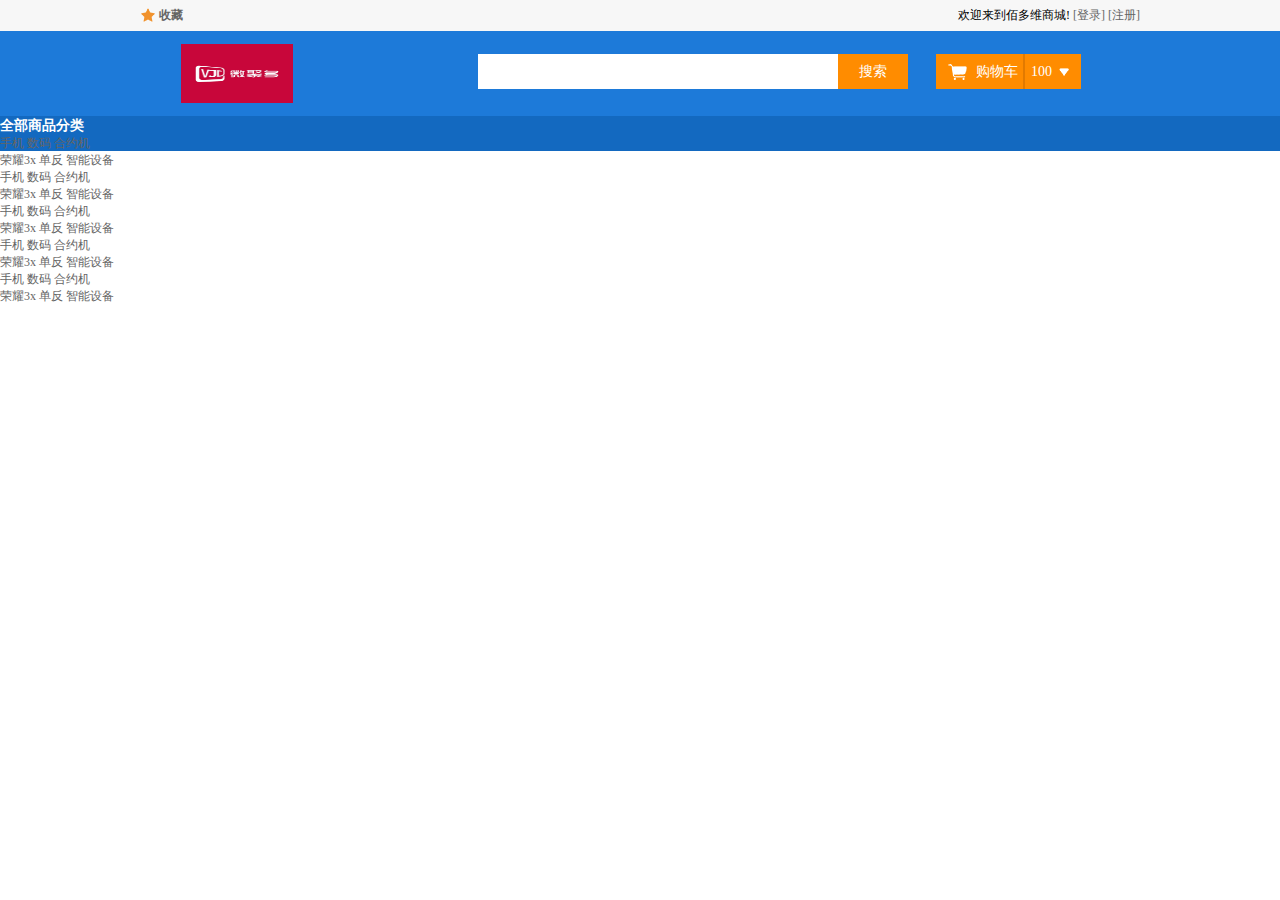
==== detail.html @ 811bd2ba "first commit" ====
<!DOCTYPE html>
<html lang="en">
<head>
	<meta charset="UTF-8">
	<title>详情</title>
	<link rel="stylesheet" type="text/css" href="css/reset.css">
	<link rel="stylesheet" type="text/css" href="css/detail.css">
</head>
<body>
	<div class="header">
		<div class="topBar">
			<div class="container">
				<div class="leftArea">
					<a href class="collection">收藏</a>
				</div>
				<div class="rightArea">
					欢迎来到佰多维商城!
					<a href="">[登录]</a>
					<a href="">[注册]</a>
				</div>
			</div>
		</div>
		<div class="logoBar">
			<div class="container">
				<div class="logo fl">
					<a href="">
						<img src="image/logo.jpg" alt="">
					</a>
				</div>
				<div class="search_box fl">
					<input type="text" class="search_text fl"><input type="button" value="搜索" class="search_btn fr">
				</div>
				<div class="shopCar fr">
					<span class="shopText fl">购物车</span><span class="shopNum fl">100</span>
				</div>
			</div>
		</div>
		<div class="navBox">
			<div>
				<h3>全部商品分类<i></i></h3>
				<div class="shopClass_show">
					<dl class="shopClass_item">
						<dt>
							<a href="" class="b">手机</a>
							<a href="" class="b">数码</a>
							<a href="" class="aLink">合约机</a>
						</dt>
						<dd>
							<a href="">荣耀3x</a>
							<a href="">单反</a>
							<a href="">智能设备</a>
						</dd>
					</dl>
					<dl class="shopClass_item">
						<dt>
							<a href="" class="b">手机</a>
							<a href="" class="b">数码</a>
							<a href="" class="aLink">合约机</a>
						</dt>
						<dd>
							<a href="">荣耀3x</a>
							<a href="">单反</a>
							<a href="">智能设备</a>
						</dd>
					</dl>
					<dl class="shopClass_item">
						<dt>
							<a href="" class="b">手机</a>
							<a href="" class="b">数码</a>
							<a href="" class="aLink">合约机</a>
						</dt>
						<dd>
							<a href="">荣耀3x</a>
							<a href="">单反</a>
							<a href="">智能设备</a>
						</dd>
					</dl>
					<dl class="shopClass_item">
						<dt>
							<a href="" class="b">手机</a>
							<a href="" class="b">数码</a>
							<a href="" class="aLink">合约机</a>
						</dt>
						<dd>
							<a href="">荣耀3x</a>
							<a href="">单反</a>
							<a href="">智能设备</a>
						</dd>
					</dl>
					<dl class="shopClass_item">
						<dt>
							<a href="" class="b">手机</a>
							<a href="" class="b">数码</a>
							<a href="" class="aLink">合约机</a>
						</dt>
						<dd>
							<a href="">荣耀3x</a>
							<a href="">单反</a>
							<a href="">智能设备</a>
						</dd>
					</dl>
				</div>
				<div></div>
			</div>
		</div>
	</div>
	
</body>
</html>
---- css/detail.css ----
@charset "utf-8";
.topBar{
	height: 31px;
	background-color: #F7F7F7;
	line-height: 31px;
}
.topBar a:hover{color: red;}
.container{
	width: 1000px;
	margin-left: auto;
	margin-right: auto;
}
.leftArea{float: left;}
.rightArea{float: right;}
.collection{
	background: url("../image/icon/collection.png") left center/16px 16px no-repeat;
	padding-left: 19px;
	font-weight: bold;
}
.logoBar{
	height: 85px;
	background-color: #1D7AD9;
}
.logo{
	padding-left: 41px;
	padding-top: 13px;
}
.logo img{
	width: 112px;
	height: 59px;
}
.search_box{
	padding-left: 185px;
	padding-top: 23px;
	width: 430px;
}
.search_text{
	width: 350px;
	height: 35px;
	padding: 0 5px;
	background-color: #FFF;
}
.search_btn{
	width: 70px;
	height: 35px;
	font-size: 14px;
	font-family: "Microsoft YaHei", "微软雅黑";
	color: #FFF;
	background-color: #FF8C00;
}
.shopCar{
	width: 145px;
	height: 35px;
	background-color: #FF8C00;
	margin-top: 23px;
	font:14px/35px "Microsoft YaHei", "微软雅黑";
	color: #FFF;
	margin-right: 59px;
	display: inline;
}
.shopText{
	width: 87px;
	height: 100%;
	text-indent: 40px;
	background: url(../image/icon/cart.png) 10px center/23px 20px no-repeat;
	border-right: 1px solid #E27A00;
}
.shopNum{
	width: 27px;
	height: 35px;
	text-align: right;
	border-left: 1px solid #E27A00;
	background: url(../image/icon/down.png) 33px center/12px 12px no-repeat;
	padding-right: 29px;
}
.navBox{
	background-color: #1369C0;
	height: 35px;
	color: #FFF;
}
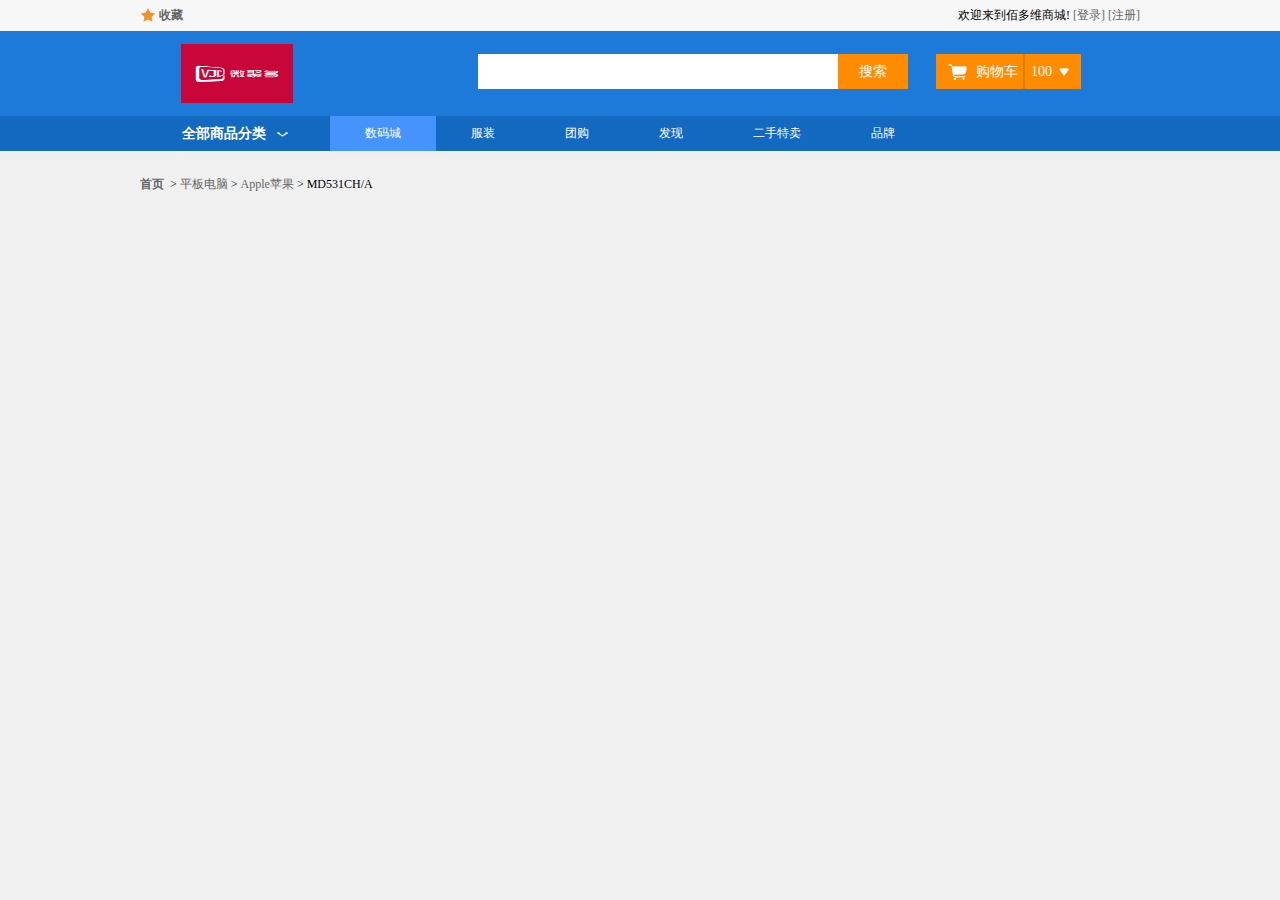
==== commit 8aa93463: "完善详情页" ====
--- a/detail.html
+++ b/detail.html
@@ -6,7 +6,7 @@
 	<link rel="stylesheet" type="text/css" href="css/reset.css">
 	<link rel="stylesheet" type="text/css" href="css/detail.css">
 </head>
-<body>
+<body class="gray">
 	<div class="header">
 		<div class="topBar">
 			<div class="container">
@@ -36,73 +36,171 @@
 			</div>
 		</div>
 		<div class="navBox">
-			<div>
-				<h3>全部商品分类<i></i></h3>
-				<div class="shopClass_show">
-					<dl class="shopClass_item">
-						<dt>
-							<a href="" class="b">手机</a>
-							<a href="" class="b">数码</a>
-							<a href="" class="aLink">合约机</a>
-						</dt>
-						<dd>
-							<a href="">荣耀3x</a>
-							<a href="">单反</a>
-							<a href="">智能设备</a>
-						</dd>
-					</dl>
-					<dl class="shopClass_item">
-						<dt>
-							<a href="" class="b">手机</a>
-							<a href="" class="b">数码</a>
-							<a href="" class="aLink">合约机</a>
-						</dt>
-						<dd>
-							<a href="">荣耀3x</a>
-							<a href="">单反</a>
-							<a href="">智能设备</a>
-						</dd>
-					</dl>
-					<dl class="shopClass_item">
-						<dt>
-							<a href="" class="b">手机</a>
-							<a href="" class="b">数码</a>
-							<a href="" class="aLink">合约机</a>
-						</dt>
-						<dd>
-							<a href="">荣耀3x</a>
-							<a href="">单反</a>
-							<a href="">智能设备</a>
-						</dd>
-					</dl>
-					<dl class="shopClass_item">
-						<dt>
-							<a href="" class="b">手机</a>
-							<a href="" class="b">数码</a>
-							<a href="" class="aLink">合约机</a>
-						</dt>
-						<dd>
-							<a href="">荣耀3x</a>
-							<a href="">单反</a>
-							<a href="">智能设备</a>
-						</dd>
-					</dl>
-					<dl class="shopClass_item">
-						<dt>
-							<a href="" class="b">手机</a>
-							<a href="" class="b">数码</a>
-							<a href="" class="aLink">合约机</a>
-						</dt>
-						<dd>
-							<a href="">荣耀3x</a>
-							<a href="">单反</a>
-							<a href="">智能设备</a>
-						</dd>
-					</dl>
-				</div>
-				<div></div>
+			<div class="container">
+				<div class="shopClass fl">
+					<h3>全部商品分类<i></i></h3>
+					<div class="shopClass_show hide">
+					 	<dl class="shopClass_item">
+						 	<dt>
+								<a href="" class="b">手机</a>
+								<a href="" class="b">数码</a>
+								<a href="" class="aLink">合约机</a>
+							</dt>
+							<dd>
+								<a href="">荣耀3x</a>
+								<a href="">单反</a>
+								<a href="">智能设备</a>
+							</dd>
+						</dl>
+						<dl class="shopClass_item">
+							<dt>
+								<a href="" class="b">手机</a>
+								<a href="" class="b">数码</a>
+								<a href="" class="aLink">合约机</a>
+							</dt>
+							<dd>
+								<a href="">荣耀3x</a>
+								<a href="">单反</a>
+								<a href="">智能设备</a>
+							</dd>
+						</dl>
+						<dl class="shopClass_item">
+							<dt>
+								<a href="" class="b">手机</a>
+								<a href="" class="b">数码</a>
+								<a href="" class="aLink">合约机</a>
+							</dt>
+							<dd>
+								<a href="">荣耀3x</a>
+								<a href="">单反</a>
+								<a href="">智能设备</a>
+							</dd>
+						</dl>
+						<dl class="shopClass_item">
+							<dt>
+								<a href="" class="b">手机</a>
+								<a href="" class="b">数码</a>
+								<a href="" class="aLink">合约机</a>
+							</dt>
+							<dd>
+								<a href="">荣耀3x</a>
+								<a href="">单反</a>
+								<a href="">智能设备</a>
+							</dd>
+						</dl>
+						<dl class="shopClass_item">
+							<dt>
+								<a href="" class="b">手机</a>
+								<a href="" class="b">数码</a>
+								<a href="" class="aLink">合约机</a>
+							</dt>
+							<dd>
+								<a href="">荣耀3x</a>
+								<a href="">单反</a>
+								<a href="">智能设备</a>
+							</dd>
+						</dl>
+					</div>
+					<div class="shopClass_list hide">
+						<div class="shopClass_cont">
+							<dl class="shopList_item">
+								<dt>电脑装机</dt>
+								<dd>
+									<a href="">笔记本</a>
+									<a href="">超极本</a>
+									<a href="">上网本</a>
+									<a href="">平板电脑</a>
+									<a href=""></a>台式机
+								</dd>
+							</dl>
+							<dl class="shopList_item">
+								<dt>电脑装机</dt>
+								<dd>
+									<a href="">笔记本</a>
+									<a href="">超极本</a>
+									<a href="">上网本</a>
+									<a href="">平板电脑</a>
+									<a href=""></a>台式机
+								</dd>
+							</dl>
+							<dl class="shopList_item">
+								<dt>电脑装机</dt>
+								<dd>
+									<a href="">笔记本</a>
+									<a href="">超极本</a>
+									<a href="">上网本</a>
+									<a href="">平板电脑</a>
+									<a href=""></a>台式机
+								</dd>
+							</dl>
+							<dl class="shopList_item">
+								<dt>电脑装机</dt>
+								<dd>
+									<a href="">笔记本</a>
+									<a href="">超极本</a>
+									<a href="">上网本</a>
+									<a href="">平板电脑</a>
+									<a href=""></a>台式机
+								</dd>
+							</dl>
+							<div class="shopList_links">
+								<a href="">
+									文字
+									<span></span>
+								</a>
+								<a href="">
+									文字
+									<span></span>
+								</a>
+							</div>
+						</div>
+					</div>
+				</div>
+				<ul class="nav fl">
+					<li>
+						<a href="" class="active">
+							数码城
+						</a>
+					</li>
+					<li>
+						<a href="">
+							服装
+						</a>
+					</li>
+					<li>
+						<a href="">
+							团购
+						</a>
+					</li>
+					<li>
+						<a href="">
+							发现
+						</a>
+					</li>
+					<li>						
+						<a href="">
+							二手特卖
+						</a>
+					</li>
+					<li>
+						<a href="">
+							品牌
+						</a>
+					</li>
+				</ul>
 			</div>
 		</div>
+	</div>
+	<div class="crumbs container">
+		<strong>
+			<a href="">首页</a>
+		</strong>
+		<span>&nbsp;>&nbsp;</span>
+		<a href="">平板电脑</a>
+		<span>&nbsp;>&nbsp;</span>
+		<a href="">Apple苹果</a>
+		<span>&nbsp;>&nbsp;</span>
+		<em>MD531CH/A</em>
 	</div>
 	
 </body>
--- a/css/detail.css
+++ b/css/detail.css
@@ -1,4 +1,7 @@
 @charset "utf-8";
+.gray{
+	background-color: #F0F0F0;
+}
 .topBar{
 	height: 31px;
 	background-color: #F7F7F7;
@@ -78,23 +81,143 @@
 	height: 35px;
 	color: #FFF;
 }
-
-
-
-
-
-
-
-
-
-
-
-
-
-
-
-
-
-
-
-
+.shopClass{
+	width: 190px;
+	position: relative;
+}
+.nav, .shopClass h3{
+	font-family: "Microsoft YaHei", "微软雅黑";
+}
+.shopClass h3{
+	line-height: 35px;
+	text-align: center;
+}
+.shopClass i{
+	width: 11px;
+	height: 7px;
+	overflow: hidden;
+	background: url(../image/icon/down1.png) left center no-repeat;
+	display: inline-block;
+	margin-left: 11px;
+}
+.shopClass_show{
+	border-top: 1px solid #4593FD;
+	background-color: #4593FD;
+	position: absolute;
+	left: 0px;
+	margin-top: 35px;
+	width: 100%;
+}
+.shopClass_item{
+	height: 49px;
+	padding: 14px 10px 0;
+	border-bottom: 1px solid #3487F2;
+	border-top: 1PX solid #5AA1FE;
+	border-left: 1px solid #4593FD;
+	border-right: 1px solid #4593FD;
+}
+.shopClass_item dt{
+	background: url(../image/icon/right_sj.png) right center no-repeat;
+}
+.shopClass_item a{color: #FFF;}
+.shopClass_item .b{
+	font:14px/1 "Microsoft YaHei", "微软雅黑";
+}
+.shopClass_item .aLink{
+	width: 48px;
+	height: 20px;
+	background: url(../image/icon/aLink_bg.png) left center no-repeat;
+	display: inline-block;
+	text-align: center;
+	line-height: 20px;
+	text-decoration: underline;
+}
+.shopClass_list{
+	width: 568px;
+	border: 1px solid #CCC;
+	position: absolute;
+	left: 190px;
+	top:35px;
+}
+.shopClass_cont{
+	padding: 0px 20px;
+}
+.shopList_item{
+	padding: 10px 0;
+	border-bottom: 1px solid #CCC;
+}
+.shopList_item dt{
+	color: #4B87D9;
+	font-weight: bold;
+	height: 24px;
+	line-height: 24px;
+}
+.shopList_item dd{
+	padding-left: 68px;
+	line-height: 24px;
+	margin-top: -24px;
+}
+.shopList_item dd a{
+	margin-right: 12px;
+}
+.shopList_links{
+	padding: 15px 0;
+}
+.shopList_links a{
+	color: #FFF;
+	background-color: #2785E6;
+	height: 26px;
+	line-height: 26px;
+	font-size: 12px;
+	display: inline-block;
+	padding: 0 14px 0 8px;
+	margin-right: 10px;
+}
+.shopList_links span{
+	width: 11px;
+	height: 7px;
+	background: url(../image/icon/right_sj.png) left center no-repeat;
+	display: inline-block;
+	margin-left: 7px;
+}
+.nav{line-height: 35px;}
+.nav li{float: left;}
+.nav .active{background-color: #4593FD;}
+.nav a{
+	height: 35px;
+	display: inline-block;
+	padding: 0 35px;
+	color: #FFF;
+}
+.crumbs{
+	font-size: 0;
+	font-family: Verdana;
+	margin-top: 25px;
+	margin-bottom: 15px;
+}
+.crumbs strong, .crumbs a, .crumbs em, .crumbs span{
+	font-size: 12px;
+}
+.crumbs em{
+	font-style: normal;
+}
+
+
+
+
+
+
+
+
+
+
+
+
+
+
+
+
+
+
+
+
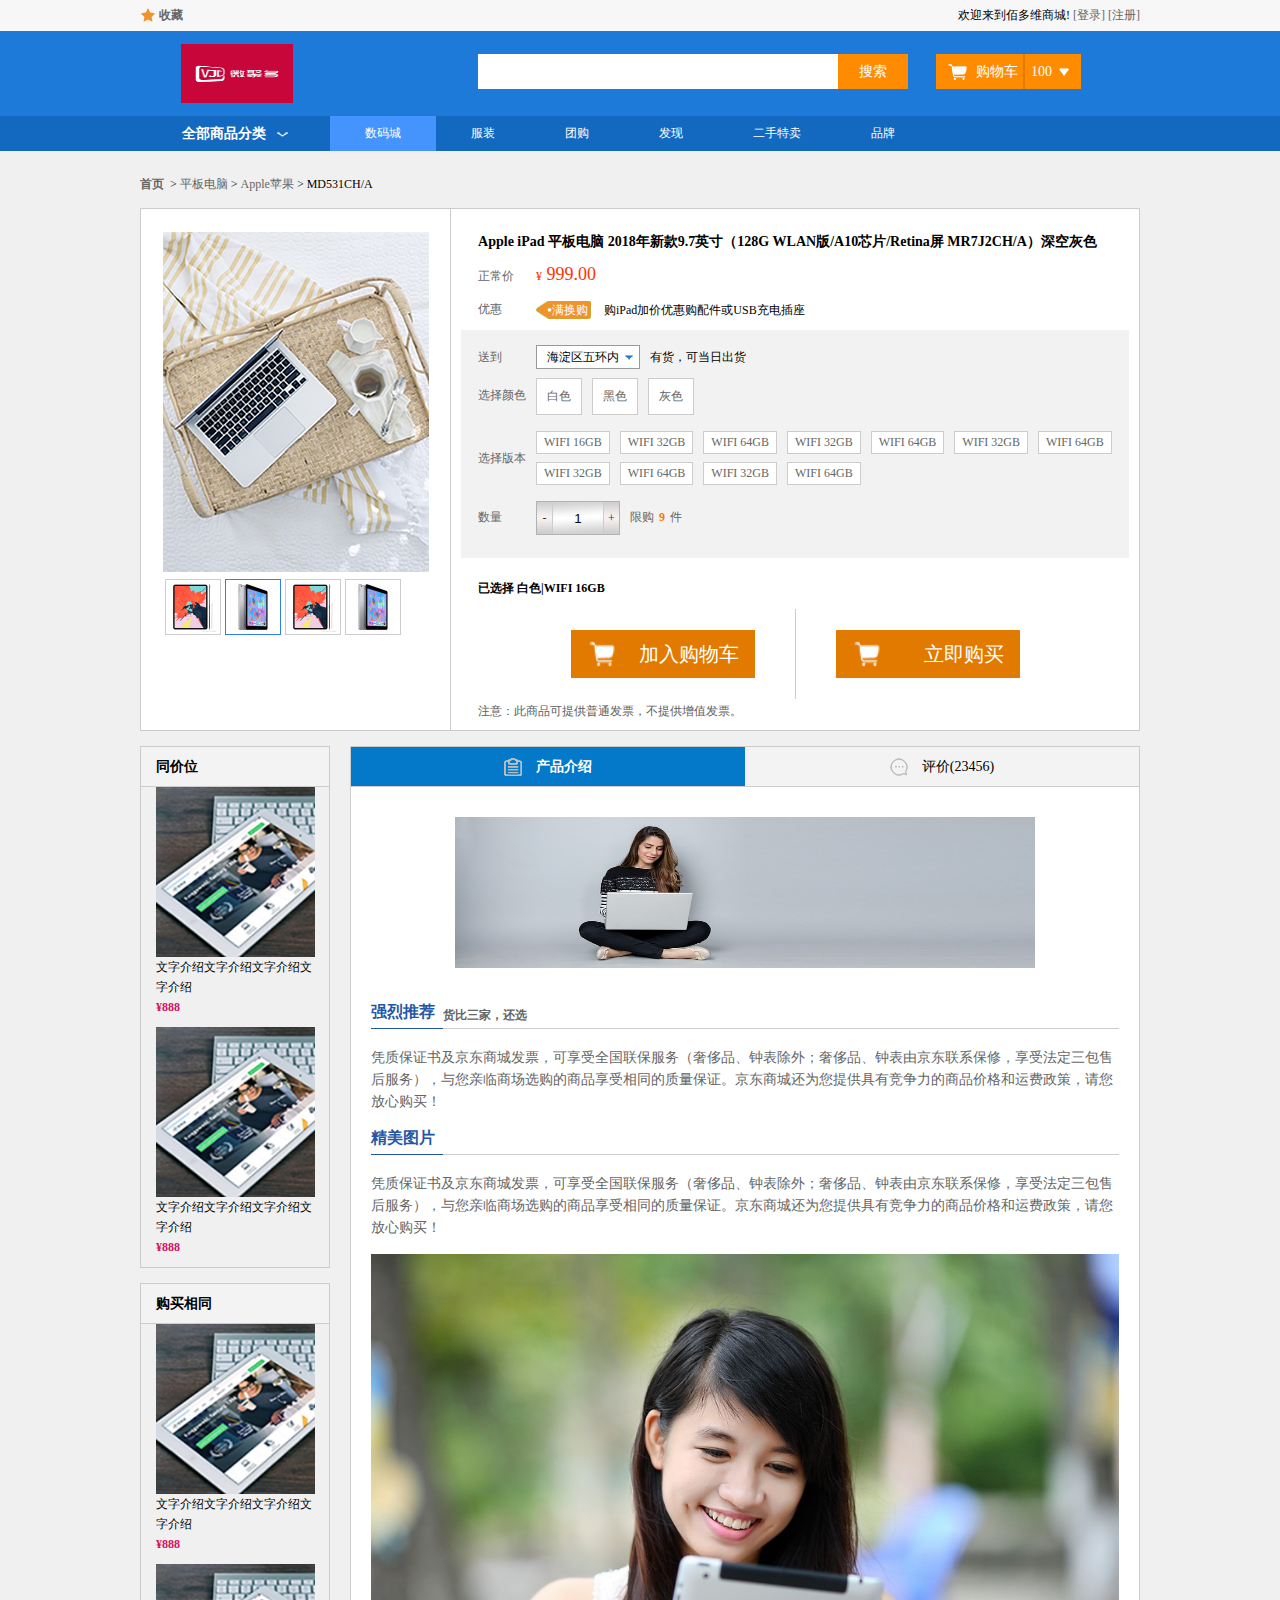
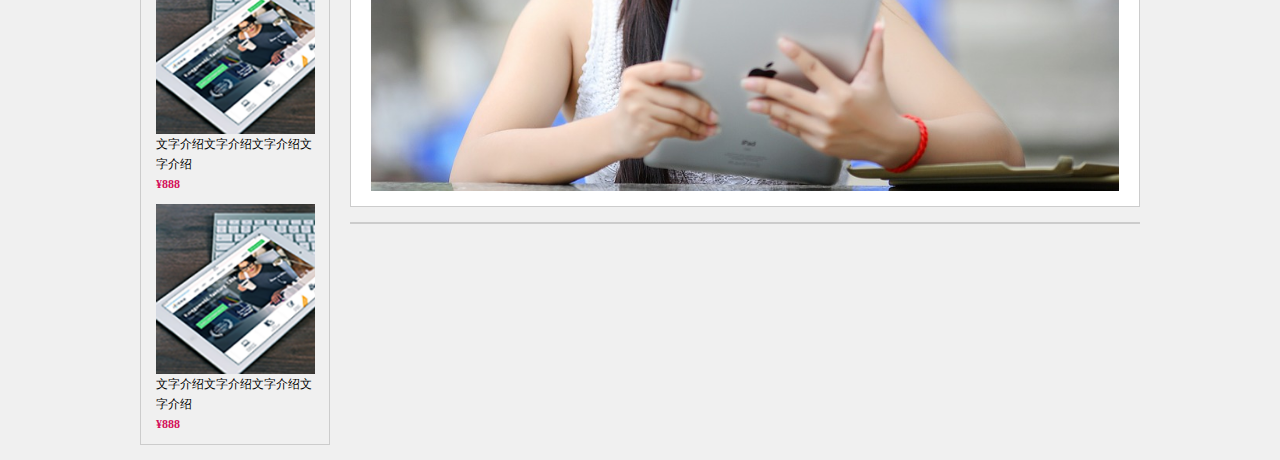
==== commit 1c58f03d: "继续完善详情页" ====
--- a/detail.html
+++ b/detail.html
@@ -202,6 +202,284 @@
 		<span>&nbsp;>&nbsp;</span>
 		<em>MD531CH/A</em>
 	</div>
-	
+	<div class="detail container">
+		<div class="description clearfix">
+			<div class="leftArea">
+				<div class="description_imgs">
+					<div class="big">
+						<img src="image/ipad.png">
+					</div>
+				</div>
+				<ul class="desc_smImg clearfix">
+					<li>
+						<a href="">
+							<img src="image/ipad_sm.jpg" alt="">
+						</a>
+					</li>
+					<li>
+						<a href="">
+							<img src="image/ipad1_sm.jpg" alt class="active">
+						</a>
+					</li>
+					<li>
+						<a href="">
+							<img src="image/ipad_sm.jpg" alt="">
+						</a>
+					</li>
+					<li>
+						<a href="">
+							<img src="image/ipad1_sm.jpg" alt="">
+						</a>
+					</li>
+				</ul>
+			</div>
+			<div class="rightArea">
+				<div class="desc_content">
+					<h3 class="desc_title">Apple iPad 平板电脑 2018年新款9.7英寸（128G WLAN版/A10芯片/Retina屏 MR7J2CH/A）深空灰色</h3>
+					<div class="dl clearfix">
+						<div class="dt">正常价</div>
+						<div class="dd">
+							<span class="desc_money">
+								<em>¥</em>
+								999.00
+							</span>
+						</div>
+					</div>
+					<div class="dl clearfix">
+						<div class="dt">优惠</div>
+						<div class="dd">
+							<span class="hg">
+								<i class="hg_icon">满换购</i>
+								购iPad加价优惠购配件或USB充电插座
+							</span>
+						</div>
+					</div>
+					<div class="desc_position">
+						<!-- 送货到 -->
+						<div class="dl clearfix">
+							<div class="dt">送到</div>
+							<div class="dd clearfix">
+								<div class="select">
+									<h3>海淀区五环内</h3>
+									<span></span>
+									<ul class="show_select">
+										<li>上地</li>
+										<li>五道口</li>
+										<li>中关村</li>
+									</ul>
+								</div>
+								<span class="stockInfo">有货，可当日出货</span>
+							</div>
+						</div>
+						<!-- 选择颜色 -->
+						<div class="dl clearfix">
+							<div class="dt colorSelect">选择颜色</div>
+							<div class="dd clearfix">
+								<div class="desc_item desc_item_active">白色</div>
+								<div class="desc_item">黑色</div>
+								<div class="desc_item">灰色</div>
+							</div>
+						</div>
+						<!-- 选择版本 -->
+						<div class="dl clearfix">
+							<div class="dt verSelect">选择版本</div>
+							<div class="dd clearfix">
+								<div class="desc_item desc_item_sm desc_item_active">
+									WIFI 16GB
+								</div>
+								<div class="desc_item desc_item_sm">
+									WIFI 32GB
+								</div>
+								<div class="desc_item desc_item_sm">
+									WIFI 64GB
+								</div>
+								<div class="desc_item desc_item_sm">
+									WIFI 32GB
+								</div>
+								<div class="desc_item desc_item_sm">
+									WIFI 64GB
+								</div>
+								<div class="desc_item desc_item_sm">
+									WIFI 32GB
+								</div>
+								<div class="desc_item desc_item_sm">
+									WIFI 64GB
+								</div>
+								<div class="desc_item desc_item_sm">
+									WIFI 32GB
+								</div>
+								<div class="desc_item desc_item_sm">
+									WIFI 64GB
+								</div>
+								<div class="desc_item desc_item_sm">
+									WIFI 32GB
+								</div>
+								<div class="desc_item desc_item_sm">
+									WIFI 64GB
+								</div>
+							</div>
+						</div>
+						<!-- 数量 -->
+						<div class="dl">
+							<div class="dt desc_num">数量</div>
+							<div class="dd clearfix">
+								<div class="desc_number">
+									<div class="reduction">-</div>
+									<div class="desc_input">
+										<input type="text" value="1">
+									</div>
+									<div class="plus">+</div>
+								</div>
+								<span class="buy_limit">
+									限购
+									<em>9</em>
+									件
+								</span>
+							</div>
+						</div>
+					</div>
+					<div class="desc_select">
+						已选择
+						<span>白色|WIFI 16GB</span>
+					</div>
+					<div class="shop_buy clearfix">
+						<div class="shop_buy_btn clearfix">
+							<a href="" class="shopping_btn">
+								<span></span>
+								加入购物车
+							</a>
+							<span class="line"></span>
+							<a href="" class="buy_btn">
+								<span></span>
+								立即购买
+							</a>
+						</div>
+					</div>
+					<div class="shop_remark">
+						注意：此商品可提供普通发票，不提供增值发票。
+					</div>
+				</div>
+			</div>
+		</div>
+	</div>
+	<div class="hr_25"></div>
+	<div class="info container clearfix">
+		<div class="leftArea">
+			<div class="recommend">
+				<h3 class="title">同价位</h3>
+				<div class="item">
+					<div class="item_cont">
+						<div class="img_item">
+							<a href="">
+								<img src="image/goods.png">
+							</a>
+						</div>
+						<p>
+							<a href="">文字介绍文字介绍文字介绍文字介绍</a>
+						</p>
+						<p class="money">¥888</p>
+					</div>
+				</div>
+				<div class="item">
+					<div class="item_cont">
+						<div class="img_item">
+							<a href="">
+								<img src="image/goods.png">
+							</a>
+						</div>
+						<p>
+							<a href="">文字介绍文字介绍文字介绍文字介绍</a>
+						</p>
+						<p class="money">¥888</p>
+					</div>
+				</div>
+			</div>
+			<div class="hr_25"></div>
+			<div class="recommend">
+				<h3 class="title">购买相同</h3>
+				<div class="item">
+					<div class="item_cont">
+						<div class="img_item">
+							<a href="">
+								<img src="image/goods.png">
+							</a>
+						</div>
+						<p>
+							<a href="">文字介绍文字介绍文字介绍文字介绍</a>
+						</p>
+						<p class="money">¥888</p>
+					</div>
+				</div>
+				<div class="item">
+					<div class="item_cont">
+						<div class="img_item">
+							<a href="">
+								<img src="image/goods.png">
+							</a>
+						</div>
+						<p>
+							<a href="">文字介绍文字介绍文字介绍文字介绍</a>
+						</p>
+						<p class="money">¥888</p>
+					</div>
+				</div>
+				<div class="item">
+					<div class="item_cont">
+						<div class="img_item">
+							<a href="">
+								<img src="image/goods.png">
+							</a>
+						</div>
+						<p>
+							<a href="">文字介绍文字介绍文字介绍文字介绍</a>
+						</p>
+						<p class="money">¥888</p>
+					</div>
+				</div>
+			</div>
+		</div>
+		<div class="rightArea">
+			<!-- 详情内容 -->
+			<div class="content">
+				<ul class="con_title">
+					<li class="active">
+						<span>产品介绍</span>
+					</li>
+					<li>
+						<span>评价(23456)</span>
+					</li>
+				</ul>
+				<div class="ad">
+					<a href="">
+						<img src="image/ad.jpg" alt="">
+					</a>
+				</div>
+				<div class="info_text">
+					<div class="info_tit">
+						<h3>强烈推荐</h3>
+						<h4>货比三家，还选</h4>
+					</div>
+					<p>
+						凭质保证书及京东商城发票，可享受全国联保服务（奢侈品、钟表除外；奢侈品、钟表由京东联系保修，享受法定三包售后服务），与您亲临商场选购的商品享受相同的质量保证。京东商城还为您提供具有竞争力的商品价格和运费政策，请您放心购买！
+					</p>
+					<div class="hr_25"></div>
+					<div class="info_tit">
+						<h3>精美图片</h3>
+						<h4></h4>
+					</div>
+					<p>
+						凭质保证书及京东商城发票，可享受全国联保服务（奢侈品、钟表除外；奢侈品、钟表由京东联系保修，享受法定三包售后服务），与您亲临商场选购的商品享受相同的质量保证。京东商城还为您提供具有竞争力的商品价格和运费政策，请您放心购买！
+					</p>
+					<div class="hr_25"></div>
+					<img src="image/detail.jpg" alt="" class="center">
+					<div class="hr_25"></div>
+				</div>
+			</div>
+			<div class="hr_25"></div>
+			<div class="content"></div>
+		</div>
+	</div>
+	<div class="hr_25"></div>
+	<div class="footer"></div>
 </body>
 </html>--- a/css/detail.css
+++ b/css/detail.css
@@ -202,22 +202,377 @@
 	font-style: normal;
 }
 
-
-
-
-
-
-
-
-
-
-
-
-
-
-
-
-
-
-
-
+.detail{
+	background-color: #FFF;
+}
+.description{
+	border:1px solid #CCC;
+}
+.description .leftArea{
+	width: 309px;
+}
+.description_imgs .big{
+	height: 340px;
+	text-align: center;
+	padding-top: 23px;
+}
+.desc_smImg{
+	width: 265px;
+	margin:5px auto;
+}
+.desc_smImg li{
+	float: left;
+	padding: 2px;
+ }
+ .desc_smImg img{
+ 	border:1px solid #CCC;
+ }
+ .desc_smImg .active{
+ 	border-color: #317EE7;
+ }
+.description .rightArea{
+	width: 688px;
+	border-left: 1px solid #CCC;
+}
+.desc_content{
+	padding: 10px;
+}
+.desc_content .desc_title{
+	padding: 13px 17px;
+}
+.desc_content .dl{
+	margin-bottom: 8px;
+}
+.desc_content .dt{
+	width: 75px;
+	float: left;
+	color: #666;
+	text-indent: 17px;
+	line-height: 25px;
+}
+.desc_content .dd{
+	padding-left: 75px;
+}
+.desc_money{
+	font-size: 18px;
+	color: #F30;
+	font-family: Verdana;
+}
+.desc_money em{
+	font-style: normal;
+	font-size: 12px;
+}
+.hg{
+	margin-top: 4px;
+	display: inline-block;
+}
+.hg_icon{
+	width: 55px;
+	height: 18px;
+	display: inline-block;
+	background: url(../image/icon/tag.png) left top no-repeat;
+	color: #FFF;
+	font-style: normal;
+	text-indent: 16px;
+	line-height: 18px;
+	margin-right: 10px;
+}
+.desc_position{
+	background-color: #F2F2F2;
+	padding: 15px 0;
+}
+.select{
+	border:1px solid #999;
+	height: 22px;
+	line-height: 22px;
+	float: left;
+	background-color: #FFF;
+	padding-left: 10px;
+	padding-right: 20px;
+	position: relative;
+	z-index: 4;
+}
+.select h3{
+	font-size: 12px;
+	font-weight: normal;
+}
+.select span{
+	position: absolute;
+	right: 0;
+	top:0;
+	height: 100%;
+	width: 20px;
+	background: url(../image/icon/down_blue.png) center center no-repeat;
+}
+.show_select{
+	border: 1px solid #999;
+	position: absolute;
+	left: -1px;
+	top:22px;
+	background-color: #FFF;
+ 	width: 100%;
+ 	display: none;
+}
+.stockInfo{
+	line-height: 24px;
+	padding-left: 10px;
+}
+.desc_content .colorSelect{
+	line-height: 35px;
+}
+.desc_item_active{
+	border-color: #317EE7;
+	color: #333;
+}
+.desc_item{
+	color: #666;
+	padding: 9px 10px;
+	border: 1px solid #CCC;
+	float: left;
+	background-color: #FFF;
+	margin-right: 10px;
+	margin-bottom: 8px;
+}
+.desc_content .verSelect{
+	line-height: 55px;
+}
+.desc_item_sm{
+	padding: 3px 7px;
+	margin-bottom: 8px;
+}
+.desc_content .desc_num{
+	line-height: 32px;
+}
+.desc_number{
+	border:1px solid #B2B2B2;
+	height: 32px;
+	width: 82px;
+	float: left;
+}
+.desc_number div{
+	height: 100%;
+	float: left;
+}
+.reduction{
+	border-right: 1px solid #CCC;
+}
+.reduction, .plus{
+	width: 15px;
+	background: url(../image/icon/plus.png) left top no-repeat;
+	line-height: 32px;
+	text-align: center;
+	color: #333;
+}
+.desc_input{
+	width: 42px;
+	background: url(../image/icon/input.png) left top no-repeat;
+	padding: 0 4px;
+}
+.desc_input input{
+	width: 100%;
+	height: 100%;
+	text-align: center;
+}
+.plus {
+	border-left: 1px solid #CCC;
+}
+.buy_limit{
+	line-height: 32px;
+	float: left;
+	padding-left: 10px;
+	color: #656565;
+}
+.buy_limit em{
+	font-style: normal;
+	color: #FB7700;
+	font-weight: bold;
+	margin: 0 2px;
+}
+.desc_select{
+	font-weight: bold;
+	margin: 22px 0 12px;
+	text-indent: 17px;
+}
+.desc_select span{
+	color: #0479C9；
+}
+.shop_buy{
+	text-align: center;
+}
+.shop_buy_btn{
+	display: inline-block;
+}
+.shopping_btn, .buy_btn{
+	display: inline-block;
+	width: 168px;
+	height: 48px;
+	background-color: #E27A00;
+	color: #FFF;
+	line-height: 48px;
+	text-align: right;
+	font-size: 20px;
+	padding-right: 16px;
+	float: left;
+	margin-top: 21px;
+}
+.shop_buy .line{
+	width: 1px;
+	height: 90px;
+	overflow: hidden;
+	background-color: #CCC;
+	float: left;
+	display: inline-block;
+	margin: 0 40px;
+}
+.shopping_btn span, .buy_btn span{
+	width: 48px;
+	height: 48px;
+	line-height: 48px;
+	float: left;
+	display: inline-block;
+	background: url(../image/icon/cart.png) 16px center/30px 30px no-repeat;
+}
+.shop_remark{
+	color: #5E5E5E;
+	text-indent: 17px;
+}
+.hr_25{
+	height: 15px;
+	overflow: hidden;
+}
+.info .leftArea{
+	width: 190px;
+}
+.recommend{
+	border: 1px solid #CCC;
+}
+.recommend .title{
+	height: 39px;
+	border-bottom: 1px solid #CCC;
+	line-height: 39px;
+	text-indent: 15px;
+	font-size: 14px;
+	background-color: #F3F3F3;
+}
+.recommend .item{
+	margin-bottom: 10px;
+}
+.item{
+	position: relative;
+}
+.item_cont{
+	padding: 0 15px;
+}
+.img_item{
+	height: 170px;
+	text-align: center;
+}
+.item p{
+	line-height: 20px;
+}
+.item a{
+	color: #000;
+}
+.img_item img{
+	height: 170px;
+}
+.recommend .money{
+	padding-top: 0;
+}
+.money{
+	color: #D4105A;
+	font-weight: bold;
+}
+.info .rightArea{
+	width: 790px;
+}
+.content{
+	border:1px solid #CCC;
+	background-color: #FFF;
+}
+.con_title{
+	border-bottom: 1px solid #CCC;
+	height: 39px;
+	background-color: #F3F3F3;
+}
+.con_title .active{
+	background-color: #0479CA;
+	font-weight: bold;
+	color: #FFF;
+	position: relative;
+}
+.con_title li{
+	float: left;
+	width: 50%;
+	font:14px/39px "宋体";
+	text-align: center;
+	border-right: 1px solid #CCC；
+	margin-right: -1px;
+}
+.con_title li:first-child span{
+	background: url(../image/icon/content.png) left center no-repeat;
+	padding-left: 32px;
+	display: inline-block;
+	line-height: 39px;
+}
+.con_title li:last-child span{
+	background: url(../image/icon/comment.png) left center no-repeat;
+	padding-left: 32px;
+	display: inline-block;
+	line-height: 39px;
+}
+.ad {
+	padding: 30px 0;
+	text-align: center;
+}
+.ad img{
+	width: 580px;
+	height: 151px;
+}
+.info_text{
+	padding: 0 20px;
+}
+.info_tit{
+	height: 26px;
+	border-bottom: 1px solid #CCC;
+	margin-bottom: 18px;
+}
+.info_tit h3 {
+	float: left;
+	font-size: 16px;
+	color: #2357A5;
+	border-bottom: 1px solid #2357A5;
+	height: 26PX;
+	margin-bottom: -1px;
+	position: relative;
+	padding-right: 8px;
+}
+.info_tit h4{
+	font-size: 12px;
+	line-height: 26px;
+	padding-left: 4px;
+	color: #656565;
+}
+.info_text p{
+	line-height: 22px;
+	font-size: 14px;
+	color: #656565;
+}
+.center{
+	display: block;
+	margin: 0 auto;
+	width: 100%;
+}
+
+
+
+
+
+
+
+
+
+
+
+
+
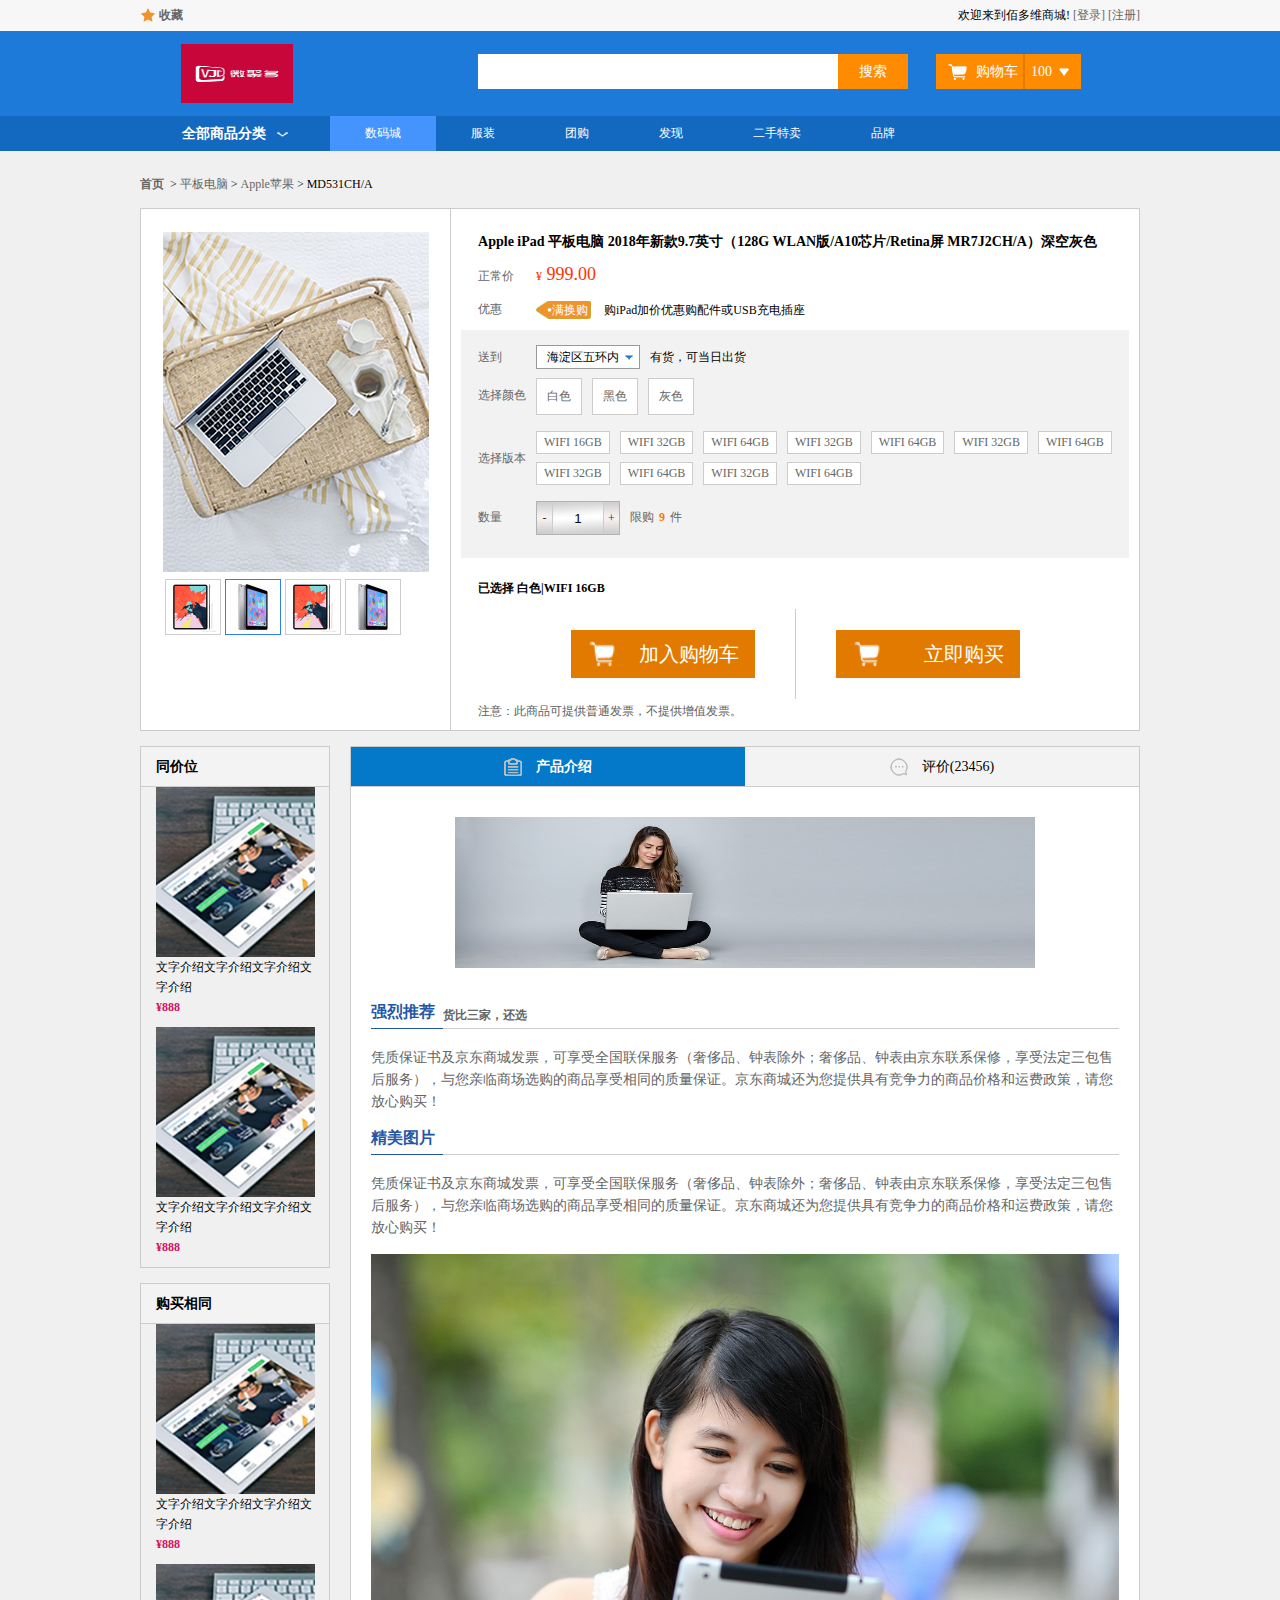
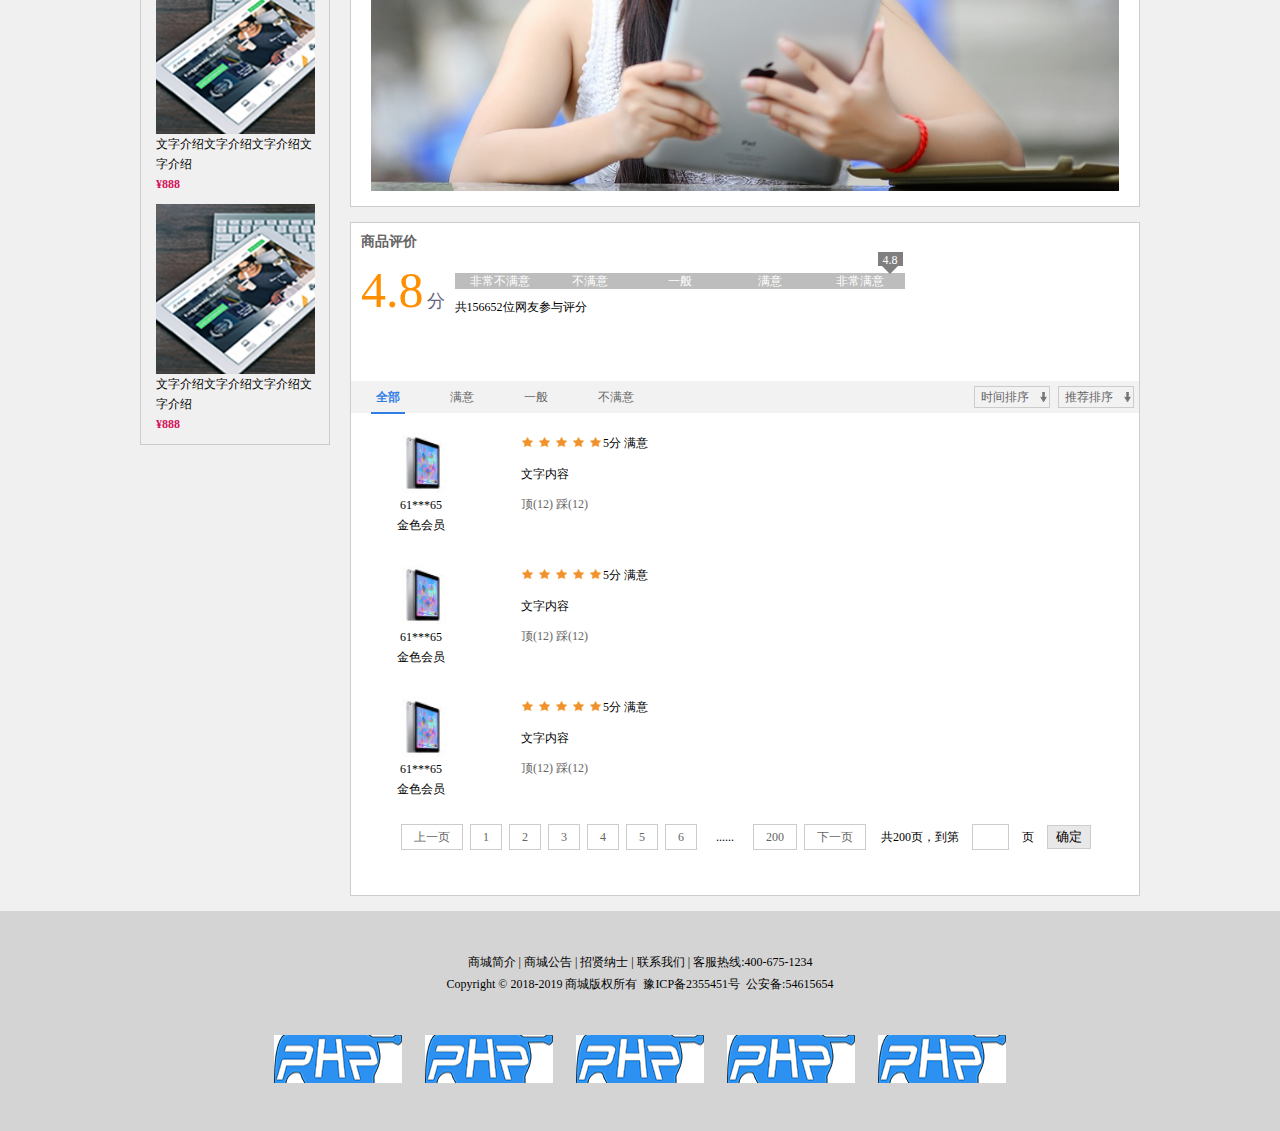
==== commit 40de7bfc: "商品详情完结" ====
--- a/detail.html
+++ b/detail.html
@@ -476,10 +476,162 @@
 				</div>
 			</div>
 			<div class="hr_25"></div>
-			<div class="content"></div>
+			<div class="content">
+				<h3 class="comment_title">商品评价</h3>
+				<div class="score_box clearfix">
+					<div class="score">
+						<span>4.8</span>
+						<em>分</em>
+					</div>
+					<div class="score_speed">
+						<ul class="score_text">
+							<li>非常不满意</li>
+							<li>不满意</li>
+							<li>一般</li>
+							<li>满意</li>
+							<li>非常满意</li>
+						</ul>
+						<div class="score_num">
+							4.8
+							<i></i>
+						</div>
+						<p>共156652位网友参与评分</p>
+					</div>
+				</div>
+				<div class="review_tab">
+					<ul class="review fl">
+						<li><a href="" class="active">全部</a></li>
+						<li><a href="">满意</a></li>
+						<li><a href="">一般</a></li>
+						<li><a href="">不满意</a></li>
+					</ul>
+					<div class="review_sort fr">
+						<a href="" class="review_time">时间排序</a>
+						<a href="" class="review_reco">推荐排序</a>
+					</div>
+				</div>
+				<div class="review_box">
+					<div class="review_list clearfix">
+						<div class="review_user fl">
+							<div class="user_box">
+								<img src="image/ipad1_sm.jpg" alt="">
+								<p>61***65</p>
+								<p>金色会员</p>
+							</div>
+						</div>
+						<div class="review_cont">
+							<div class="review_top clearfix">
+								<div class="star_box fl">
+									<span class="stars"></span>
+									<span class="stars"></span>
+									<span class="stars"></span>
+									<span class="stars"></span>
+									<span class="stars"></span>
+								</div>
+								<span class="stars_text fl">5分 满意</span>
+							</div>
+							<p>文字内容</p>
+							<p>
+								<a href="">顶(12)</a>
+								<a href="">踩(12)</a>
+							</p>
+						</div>
+					</div>
+					<div class="review_list clearfix">
+						<div class="review_user fl">
+							<div class="user_box">
+								<img src="image/ipad1_sm.jpg" alt="">
+								<p>61***65</p>
+								<p>金色会员</p>
+							</div>
+						</div>
+						<div class="review_cont">
+							<div class="review_top clearfix">
+								<div class="star_box fl">
+									<span class="stars"></span>
+									<span class="stars"></span>
+									<span class="stars"></span>
+									<span class="stars"></span>
+									<span class="stars"></span>
+								</div>
+								<span class="stars_text fl">5分 满意</span>
+							</div>
+							<p>文字内容</p>
+							<p>
+								<a href="">顶(12)</a>
+								<a href="">踩(12)</a>
+							</p>
+						</div>
+					</div>
+					<div class="review_list clearfix">
+						<div class="review_user fl">
+							<div class="user_box">
+								<img src="image/ipad1_sm.jpg" alt="">
+								<p>61***65</p>
+								<p>金色会员</p>
+							</div>
+						</div>
+						<div class="review_cont">
+							<div class="review_top clearfix">
+								<div class="star_box fl">
+									<span class="stars"></span>
+									<span class="stars"></span>
+									<span class="stars"></span>
+									<span class="stars"></span>
+									<span class="stars"></span>
+								</div>
+								<span class="stars_text fl">5分 满意</span>
+							</div>
+							<p>文字内容</p>
+							<p>
+								<a href="">顶(12)</a>
+								<a href="">踩(12)</a>
+							</p>
+						</div>
+					</div>
+					<div class="hr_25"></div>
+					<div class="page">
+						<a href="">上一页</a>
+						<a href="">1</a>
+						<a href="">2</a>
+						<a href="">3</a>
+						<a href="">4</a>
+						<a href="">5</a>
+						<a href="">6</a>
+						<span class="ellipsis">......</span>
+						<a href="">200</a>
+						<a href="">下一页</a>
+						<span class="morePage">共200页，到第</span>
+						<input type="text" name class="pageNum">
+						<span class="morePage">页</span>
+						<input type="button" value="确定" class="page_btn">
+					</div>
+				</div>
+				<div class="hr_45"></div>
+			</div>
 		</div>
 	</div>
 	<div class="hr_25"></div>
-	<div class="footer"></div>
+	<div class="footer">
+		<p class="hrefs">
+			<a href="">商城简介</a>
+			<span>|</span>
+			<a href="">商城公告</a>
+			<span>|</span>
+			<a href="">招贤纳士</a>
+			<span>|</span>
+			<a href="">联系我们</a>
+			<span>|</span>
+			客服热线:400-675-1234
+		</p>
+		<p>Copyright&nbsp;&copy;&nbsp;2018-2019&nbsp;商城版权所有&nbsp;&nbsp;豫ICP备2355451号&nbsp;&nbsp;公安备:54615654</p>
+		<p class="hrefs_pic">
+			<a href=""><img src="image/php.png" width="128" height="48"></a>
+			<a href=""><img src="image/php.png" width="128" height="48"></a>
+			<a href=""><img src="image/php.png" width="128" height="48"></a>
+			<a href=""><img src="image/php.png" width="128" height="48"></a>
+			<a href=""><img src="image/php.png" width="128" height="48"></a>
+		</p>
+	</div>
 </body>
 </html>--- a/css/detail.css
+++ b/css/detail.css
@@ -563,16 +563,231 @@
 	margin: 0 auto;
 	width: 100%;
 }
-
-
-
-
-
-
-
-
-
-
-
-
-
+.comment_title{
+	line-height: 38px;
+	height: 38px;
+	font-size: 14px;
+	color: #656565;
+	padding-left: 10px;
+}
+.score_box{
+	padding-left: 10px;
+	height: 120px;
+}
+.score{
+	font-family: "Microsoft YaHei", "微软雅黑";
+	float: left;
+	margin-right: 10px;
+}
+.score span{
+	font-size: 50px;
+	color: #FF8F00;
+}
+.score em{
+	font-size: 18px;
+	color: #65657D;
+	font-style: normal;
+}
+.score_speed{
+	float: left;
+	width: 450px;
+	line-height: 16px;
+	font-size: 12px;
+	margin-top: 12px;
+	position: relative;
+}
+.score_text{
+	height: 16px;
+	overflow: hidden;
+	background-color: #BDBDBD;
+	color: #FFF;
+	margin-bottom: 10px;
+}
+.score_text li{
+	float: left;
+	width: 20%;
+	text-align: center;
+}
+.score_num{
+	text-align: center;
+	position: absolute;
+	left: 94%;
+	top:-21px;
+	width: 25px;
+	height: 14px;
+	background-color: #7F7F7F;
+	color: #FFF;
+}
+.score_num i{
+	border-width: 8px;
+	border-style: solid dashed dashed dashed;
+	margin-top: -2px;
+	display: inline-block;
+	border-color: #7F7F7F transparent transparent transparent;
+	width: 0; 
+	height: 0;
+}
+.review_tab{
+	height: 32px;
+	background-color: #f2f2f2;
+}
+.review{
+	line-height: 32px;
+	height: 100%;
+	padding-left: 20px;
+}
+.review li{
+	float: left;
+	height: 100%;
+	margin-right: 40px;
+}
+.review .active{
+	color: #317DE6;
+	font-weight: bold;
+	border-bottom: 2px solid #317DE6;
+	margin-bottom: -2px;
+	position: relative;
+}
+.review li a{
+	display: inline-block;
+	height: 30px;
+	line-height: 30px;
+	padding: 0 5px;
+}
+.review_sort {
+	padding: 5px;
+}
+.review_sort a{
+	margin-left: 5px;
+	display: inline-block;
+	line-height: 20px;
+	border: 1px solid #CCC;
+	padding: 0 20px 0 6px;
+	background: url(../image/icon/down_3.png) right center no-repeat;
+}
+.review_list{
+	padding-top: 18px;
+	margin-bottom: 10px;
+}
+.review_user{
+	width: 170px;
+}
+.user_box{
+	width: 60px;
+	text-align: center;
+	margin-left: 40px;
+}
+.user_box p{
+	line-height: 20px;
+}
+.user_box img{
+	width: 60px;
+	height: 60px;
+	display: block;
+	margin: 2px;
+}
+.review_cont{
+	padding-left: 170px;
+}
+.review_top{
+	height: 24px;
+	padding-top: 4px;
+}
+.star_text{
+	font-weight: bold;
+	padding-left: 10px;
+}
+.star_box .stars{
+	margin-top: 1px;
+}
+.stars{
+	width: 13px;
+	height: 12px;
+	overflow: hidden;
+	background: url(../image/icon/collection.png) left center/13px 12px no-repeat;
+	display: inline-block;
+	margin-right: 1px;
+}
+.review_cont p{
+	line-height: 30px;
+}
+.page{
+	text-align: center;
+}
+.page a{
+	height: 24px;
+	line-height: 24px;
+	display: inline-block;
+	border: 1px solid #CCC;
+	padding: 0 12px;
+	margin: 0 2px;
+}
+.page .ellipsis{
+	display: inline-block;
+	padding: 0 12px;
+	margin: 0 2px;
+}
+.morePage{
+	padding-left: 10px;
+	padding-right: 10px;
+	display: inline-block;
+	height: 24px;
+	line-height: 24px;
+}
+.pageNum{
+	width: 29px;
+	padding: 0 3px;
+	border: 1px solid #CCC;
+	height: 24px;
+	text-align: center;
+}
+.page_btn{
+	width: 44px;
+	height: 24px;
+	background-color: #E8E8E8;
+	border: 1px solid #CCC;
+}
+.hr_45{
+	height: 45px;
+}
+/*底部*/
+.footer{
+	width: 100%;
+	min-height: 140px;
+	background-color: #D4D4D4;
+	padding: 40px 0;
+}
+.footer p{
+	font-family: "Microsoft YaHei", "微软雅黑";
+	font-size: 12px;
+	line-height: 22px;
+	text-align: center;
+	color: #000;
+}
+
+.hrefs a{
+	color: #000;
+}
+.hrefs a:hover{
+	color: #F60;
+	cursor: pointer;
+}
+.hrefs_pic{padding-top: 40px;}
+.hrefs_pic a img{margin: 0 10px;}
+
+
+
+
+
+
+
+
+
+
+
+
+
+
+
+
+
